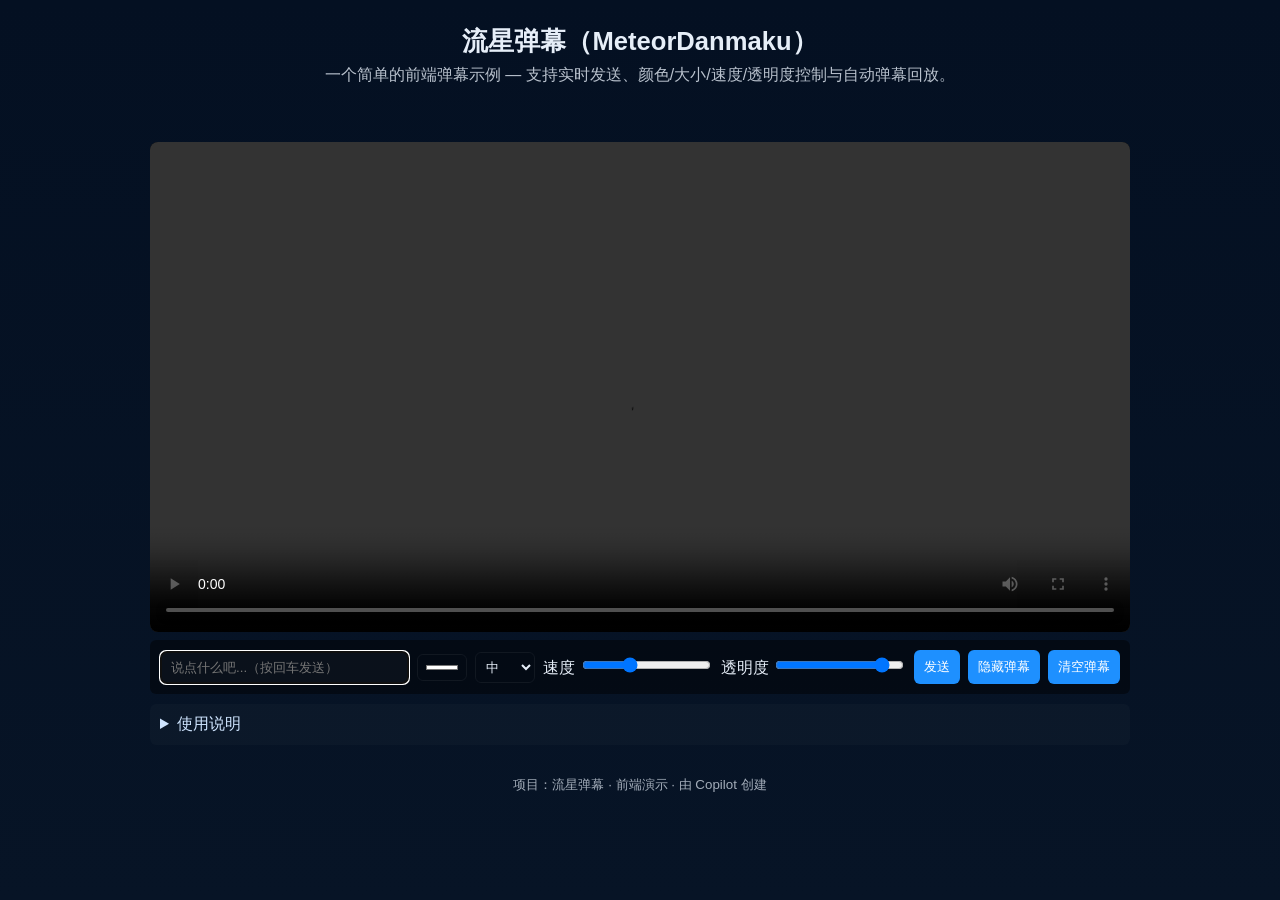
==== site.html @ cfc8a3d4 "Add password gate: move site to site.html and add minimal index.html password page" ====
<!doctype html>
<html lang="zh-CN">
<head>
  <meta charset="utf-8" />
  <meta name="viewport" content="width=device-width,initial-scale=1" />
  <title>流星弹幕（MeteorDanmaku）</title>
  <link rel="stylesheet" href="/styles.css">
</head>
<body>
  <header class="site-header">
    <h1>流星弹幕（MeteorDanmaku）</h1>
    <p class="tagline">一个简单的前端弹幕示例 — 支持实时发送、颜色/大小/速度/透明度控制与自动弹幕回放。</p>
  </header>

  <main class="main">
    <section class="player-wrapper">
      <div class="video-stage" id="videoStage">
        <video id="video" controls crossorigin playsinline>
          <source src="https://interactive-examples.mdn.mozilla.net/media/cc0-videos/flower.mp4" type="video/mp4">
          你的浏览器不支持 video 标签。
        </video>
        <div id="danmakuLayer" class="danmaku-layer" aria-hidden="true"></div>
      </div>

      <div class="controls">
        <input id="danmakuInput" type="text" placeholder="说点什么吧...（按回车发送）" maxlength="140">
        <input id="colorInput" type="color" value="#ffffff" title="颜色">
        <select id="sizeSelect" title="字号">
          <option value="18">小</option>
          <option value="22" selected>中</option>
          <option value="28">大</option>
          <option value="36">超大</option>
        </select>
        <label>速度 <input id="speedRange" type="range" min="0.5" max="3" step="0.1" value="1.4"></label>
        <label>透明度 <input id="opacityRange" type="range" min="0.2" max="1" step="0.05" value="0.9"></label>
        <button id="sendBtn">发送</button>
        <button id="toggleDm">隐藏弹幕</button>
        <button id="clearBtn">清空弹幕</button>
      </div>

      <details class="hint">
        <summary>使用说明</summary>
        <ol>
          <li>点击播放视频后可看到自动回放的示例弹幕。</li>
          <li>输入文字后按“发送”或回车即可发出弹幕。</li>
          <li>可调整颜色、大小、速度与透明度。</li>
        </ol>
      </details>
    </section>
  </main>

  <footer class="site-footer">
    <small>项目：流星弹幕 · 前端演示 · 由 Copilot 创建</small>
  </footer>

  <script src="/app.js"></script>
</body>
</html>
---- styles.css ----
/* styles.css - 简单样式与弹幕定位 */
:root{
  --bg:#0b0f1a;
  --panel:#0f1720;
  --accent:#1e90ff;
  --maxwidth:980px;
}
*{box-sizing:border-box}
html,body{height:100%;margin:0;font-family:Inter, "Helvetica Neue", Arial, sans-serif;background:linear-gradient(180deg,#041022 0%, #071426 100%);color:#e6eef8}
.site-header{padding:24px 16px;text-align:center}
.site-header h1{margin:0;font-size:1.6rem}
.tagline{opacity:.8;margin-top:6px}
.main{display:flex;justify-content:center;padding:16px}
.player-wrapper{width:100%;max-width:var(--maxwidth)}
.video-stage{position:relative;background:#000;border-radius:8px;overflow:hidden}
.video-stage video{display:block;width:100%;height:auto;max-height:60vh;background:#000}
.danmaku-layer{position:absolute;inset:0;pointer-events:none;overflow:hidden}

.controls{display:flex;gap:8px;align-items:center;padding:10px;background:rgba(0,0,0,0.45);margin-top:8px;border-radius:6px}
.controls input[type="text"]{flex:1;padding:8px 10px;border-radius:6px;border:1px solid rgba(255,255,255,0.06);background:rgba(255,255,255,0.03);color:inherit}
.controls select,input[type=color]{padding:6px;border-radius:6px;border:1px solid rgba(255,255,255,0.06);background:transparent;color:inherit}
.controls button{padding:8px 10px;border-radius:6px;border:none;background:var(--accent);color:#fff;cursor:pointer}
.controls button[disabled]{opacity:.5;cursor:default}
.hint{margin-top:10px;color:#cfe5ff;background:rgba(255,255,255,0.02);padding:10px;border-radius:6px}
.site-footer{text-align:center;padding:14px 8px;color:rgba(230,238,248,0.7)}

/* 弹幕样式 */
.danmaku-item{position:absolute;white-space:nowrap;will-change:transform;pointer-events:auto;text-shadow:0 1px 2px rgba(0,0,0,0.6);}

@media (max-width:600px){
  .site-header h1{font-size:1.2rem}
  .controls{flex-wrap:wrap}
}
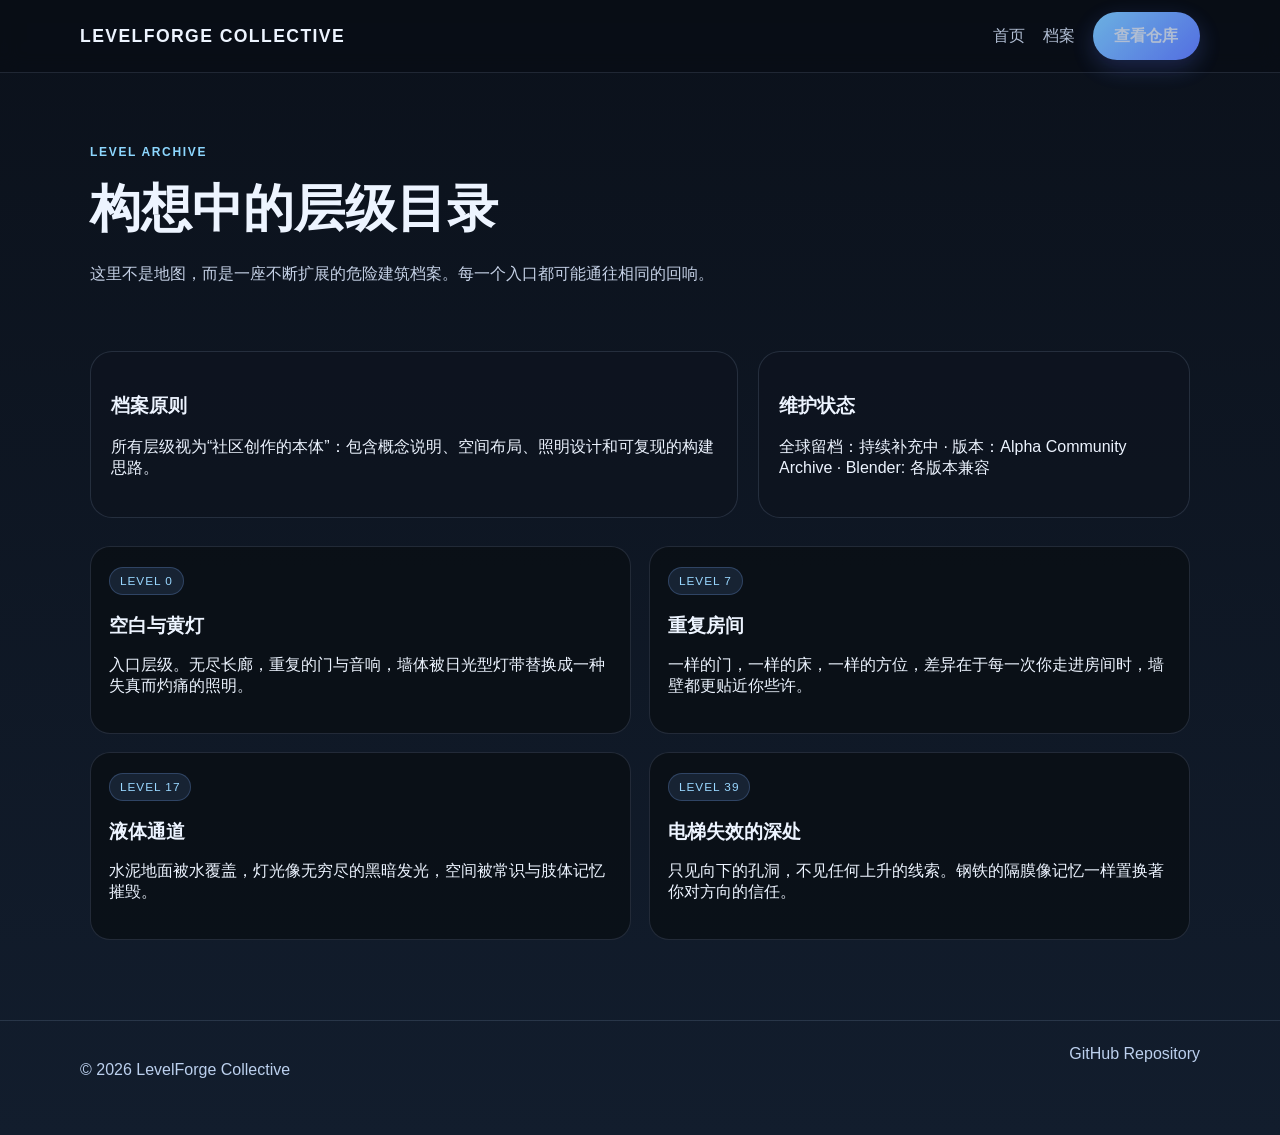
==== commit 12e530fe: "Replace the repository content with a custom LevelForge Collective site and archive." ====
--- a/site.html
+++ b/site.html
@@ -1,58 +1,139 @@
 <!doctype html>
 <html lang="zh-CN">
-<head>
-  <meta charset="utf-8" />
-  <meta name="viewport" content="width=device-width,initial-scale=1" />
-  <title>流星弹幕（MeteorDanmaku）</title>
-  <link rel="stylesheet" href="/styles.css">
-</head>
-<body>
-  <header class="site-header">
-    <h1>流星弹幕（MeteorDanmaku）</h1>
-    <p class="tagline">一个简单的前端弹幕示例 — 支持实时发送、颜色/大小/速度/透明度控制与自动弹幕回放。</p>
-  </header>
+  <head>
+    <meta charset="UTF-8" />
+    <meta name="viewport" content="width=device-width, initial-scale=1.0" />
+    <title>Level Archive — LevelForge Collective</title>
+    <link rel="stylesheet" href="/styles.css" />
+    <style>
+      body {
+        background: linear-gradient(180deg, #0b111b 0%, #121d2d 100%);
+      }
 
-  <main class="main">
-    <section class="player-wrapper">
-      <div class="video-stage" id="videoStage">
-        <video id="video" controls crossorigin playsinline>
-          <source src="https://interactive-examples.mdn.mozilla.net/media/cc0-videos/flower.mp4" type="video/mp4">
-          你的浏览器不支持 video 标签。
-        </video>
-        <div id="danmakuLayer" class="danmaku-layer" aria-hidden="true"></div>
+      .page-shell {
+        width: min(1100px, calc(100% - 32px));
+        margin: 48px auto 80px;
+      }
+
+      .page-header {
+        padding: 24px 0 30px;
+      }
+
+      .page-header h1 {
+        font-size: clamp(2.2rem, 4vw, 3.8rem);
+        margin: 0 0 12px;
+      }
+
+      .page-banner {
+        display: grid;
+        grid-template-columns: 1.2fr 0.8fr;
+        gap: 20px;
+        margin-top: 16px;
+      }
+
+      .banner-box,
+      .info-box {
+        padding: 22px 20px;
+        border-radius: 22px;
+        background: rgba(14, 20, 31, 0.72);
+        border: 1px solid rgba(164, 184, 220, 0.16);
+      }
+
+      .archive-list {
+        display: grid;
+        grid-template-columns: repeat(2, minmax(0, 1fr));
+        gap: 18px;
+        margin-top: 28px;
+      }
+
+      .archive-entry {
+        padding: 20px 18px;
+        border-radius: 20px;
+        background: rgba(9, 15, 20, 0.78);
+        border: 1px solid rgba(160, 180, 220, 0.16);
+      }
+
+      .archive-entry h3 {
+        margin: 8px 0 10px;
+      }
+
+      @media (max-width: 760px) {
+        .page-banner,
+        .archive-list {
+          grid-template-columns: 1fr;
+        }
+      }
+    </style>
+  </head>
+  <body>
+    <header class="topbar">
+      <div class="container nav-wrap">
+        <div class="brand">LevelForge Collective</div>
+        <nav class="nav">
+          <a href="/">首页</a>
+          <a href="/site.html">档案</a>
+          <a
+            class="repo-btn"
+            href="https://github.com/euywfguergfero/euywfguergfero.github.io"
+            target="_blank"
+            rel="noopener noreferrer"
+            >查看仓库</a
+          >
+        </nav>
+      </div>
+    </header>
+
+    <div class="page-shell">
+      <div class="page-header reveal">
+        <p class="eyebrow">Level Archive</p>
+        <h1>构想中的层级目录</h1>
+        <p class="lead">这里不是地图，而是一座不断扩展的危险建筑档案。每一个入口都可能通往相同的回响。</p>
       </div>
 
-      <div class="controls">
-        <input id="danmakuInput" type="text" placeholder="说点什么吧...（按回车发送）" maxlength="140">
-        <input id="colorInput" type="color" value="#ffffff" title="颜色">
-        <select id="sizeSelect" title="字号">
-          <option value="18">小</option>
-          <option value="22" selected>中</option>
-          <option value="28">大</option>
-          <option value="36">超大</option>
-        </select>
-        <label>速度 <input id="speedRange" type="range" min="0.5" max="3" step="0.1" value="1.4"></label>
-        <label>透明度 <input id="opacityRange" type="range" min="0.2" max="1" step="0.05" value="0.9"></label>
-        <button id="sendBtn">发送</button>
-        <button id="toggleDm">隐藏弹幕</button>
-        <button id="clearBtn">清空弹幕</button>
+      <div class="page-banner reveal">
+        <div class="banner-box">
+          <h3>档案原则</h3>
+          <p>
+            所有层级视为“社区创作的本体”：包含概念说明、空间布局、照明设计和可复现的构建思路。
+          </p>
+        </div>
+        <div class="info-box">
+          <h3>维护状态</h3>
+          <p>全球留档：持续补充中 · 版本：Alpha Community Archive · Blender: 各版本兼容</p>
+        </div>
       </div>
 
-      <details class="hint">
-        <summary>使用说明</summary>
-        <ol>
-          <li>点击播放视频后可看到自动回放的示例弹幕。</li>
-          <li>输入文字后按“发送”或回车即可发出弹幕。</li>
-          <li>可调整颜色、大小、速度与透明度。</li>
-        </ol>
-      </details>
-    </section>
-  </main>
+      <div class="archive-list">
+        <article class="archive-entry reveal">
+          <span class="badge">Level 0</span>
+          <h3>空白与黄灯</h3>
+          <p>入口层级。无尽长廊，重复的门与音响，墙体被日光型灯带替换成一种失真而灼痛的照明。</p>
+        </article>
+        <article class="archive-entry reveal">
+          <span class="badge">Level 7</span>
+          <h3>重复房间</h3>
+          <p>一样的门，一样的床，一样的方位，差异在于每一次你走进房间时，墙壁都更贴近你些许。</p>
+        </article>
+        <article class="archive-entry reveal">
+          <span class="badge">Level 17</span>
+          <h3>液体通道</h3>
+          <p>水泥地面被水覆盖，灯光像无穷尽的黑暗发光，空间被常识与肢体记忆摧毁。</p>
+        </article>
+        <article class="archive-entry reveal">
+          <span class="badge">Level 39</span>
+          <h3>电梯失效的深处</h3>
+          <p>只见向下的孔洞，不见任何上升的线索。钢铁的隔膜像记忆一样置换著你对方向的信任。</p>
+        </article>
+      </div>
+    </div>
 
-  <footer class="site-footer">
-    <small>项目：流星弹幕 · 前端演示 · 由 Copilot 创建</small>
-  </footer>
+    <footer class="footer">
+      <div class="container footer-inner">
+        <p>© 2026 LevelForge Collective</p>
+        <a href="https://github.com/euywfguergfero/euywfguergfero.github.io" target="_blank" rel="noopener noreferrer">GitHub Repository</a>
+      </div>
+    </footer>
 
-  <script src="/app.js"></script>
-</body>
+    <script src="/app.js"></script>
+  </body>
 </html>
--- a/styles.css
+++ b/styles.css
@@ -1,33 +1,361 @@
-/* styles.css - 简单样式与弹幕定位 */
-:root{
-  --bg:#0b0f1a;
-  --panel:#0f1720;
-  --accent:#1e90ff;
-  --maxwidth:980px;
-}
-*{box-sizing:border-box}
-html,body{height:100%;margin:0;font-family:Inter, "Helvetica Neue", Arial, sans-serif;background:linear-gradient(180deg,#041022 0%, #071426 100%);color:#e6eef8}
-.site-header{padding:24px 16px;text-align:center}
-.site-header h1{margin:0;font-size:1.6rem}
-.tagline{opacity:.8;margin-top:6px}
-.main{display:flex;justify-content:center;padding:16px}
-.player-wrapper{width:100%;max-width:var(--maxwidth)}
-.video-stage{position:relative;background:#000;border-radius:8px;overflow:hidden}
-.video-stage video{display:block;width:100%;height:auto;max-height:60vh;background:#000}
-.danmaku-layer{position:absolute;inset:0;pointer-events:none;overflow:hidden}
-
-.controls{display:flex;gap:8px;align-items:center;padding:10px;background:rgba(0,0,0,0.45);margin-top:8px;border-radius:6px}
-.controls input[type="text"]{flex:1;padding:8px 10px;border-radius:6px;border:1px solid rgba(255,255,255,0.06);background:rgba(255,255,255,0.03);color:inherit}
-.controls select,input[type=color]{padding:6px;border-radius:6px;border:1px solid rgba(255,255,255,0.06);background:transparent;color:inherit}
-.controls button{padding:8px 10px;border-radius:6px;border:none;background:var(--accent);color:#fff;cursor:pointer}
-.controls button[disabled]{opacity:.5;cursor:default}
-.hint{margin-top:10px;color:#cfe5ff;background:rgba(255,255,255,0.02);padding:10px;border-radius:6px}
-.site-footer{text-align:center;padding:14px 8px;color:rgba(230,238,248,0.7)}
-
-/* 弹幕样式 */
-.danmaku-item{position:absolute;white-space:nowrap;will-change:transform;pointer-events:auto;text-shadow:0 1px 2px rgba(0,0,0,0.6);}
-
-@media (max-width:600px){
-  .site-header h1{font-size:1.2rem}
-  .controls{flex-wrap:wrap}
-}
+body {
+  margin: 0;
+  font-family: Inter, "Segoe UI", sans-serif;
+  background:
+    radial-gradient(circle at top, rgba(64, 98, 177, 0.28), transparent 30%),
+    linear-gradient(180deg, #090d15 0%, #0f1726 100%);
+  color: #edf4ff;
+}
+
+* {
+  box-sizing: border-box;
+}
+
+a {
+  color: inherit;
+  text-decoration: none;
+}
+
+img {
+  max-width: 100%;
+  display: block;
+}
+
+.container {
+  width: min(1120px, calc(100% - 32px));
+  margin: 0 auto;
+}
+
+.topbar {
+  position: sticky;
+  top: 0;
+  z-index: 10;
+  backdrop-filter: blur(10px);
+  background: rgba(9, 13, 20, 0.75);
+  border-bottom: 1px solid rgba(158, 173, 204, 0.16);
+}
+
+.nav-wrap {
+  display: flex;
+  align-items: center;
+  justify-content: space-between;
+  min-height: 72px;
+  gap: 16px;
+}
+
+.brand {
+  font-size: 1.1rem;
+  font-weight: 800;
+  letter-spacing: 0.08em;
+  text-transform: uppercase;
+}
+
+.nav {
+  display: flex;
+  align-items: center;
+  gap: 18px;
+  flex-wrap: wrap;
+}
+
+.nav a {
+  color: #c9d7ef;
+  opacity: 0.88;
+  transition: opacity 0.2s ease;
+}
+
+.nav a:hover {
+  opacity: 1;
+}
+
+.repo-btn,
+.primary,
+.secondary {
+  display: inline-flex;
+  align-items: center;
+  justify-content: center;
+  border-radius: 999px;
+  padding: 0.85rem 1.35rem;
+  font-weight: 700;
+  transition: transform 0.2s ease, box-shadow 0.2s ease;
+}
+
+.repo-btn,
+.primary {
+  background: linear-gradient(135deg, #7bc9ff, #5f7cff);
+  color: #08121b;
+  box-shadow: 0 8px 25px rgba(95, 124, 255, 0.28);
+}
+
+.secondary {
+  background: rgba(148, 168, 201, 0.08);
+  border: 1px solid rgba(148, 168, 201, 0.2);
+}
+
+.primary:hover,
+.secondary:hover,
+.repo-btn:hover {
+  transform: translateY(-1px);
+}
+
+.hero {
+  padding: 88px 0 56px;
+}
+
+.hero-grid {
+  display: grid;
+  grid-template-columns: 1.2fr 0.8fr;
+  gap: 28px;
+  align-items: center;
+}
+
+.eyebrow {
+  margin: 0 0 16px;
+  text-transform: uppercase;
+  letter-spacing: 0.14em;
+  color: #8dd7ff;
+  font-size: 0.75rem;
+  font-weight: 700;
+}
+
+.hero-copy h1,
+.section-heading h2,
+.narrow h2 {
+  margin: 0 0 18px;
+  line-height: 1.05;
+  letter-spacing: -0.04em;
+}
+
+.hero-copy h1 {
+  font-size: clamp(2.8rem, 5vw, 5rem);
+}
+
+.lead,
+.narrow p,
+.info-card p,
+.level-item p,
+.step p,
+.hero-panel p {
+  color: #c5d1e6;
+  line-height: 1.8;
+}
+
+.cta-row {
+  display: flex;
+  flex-wrap: wrap;
+  gap: 14px;
+  margin: 28px 0 30px;
+}
+
+.stats {
+  list-style: none;
+  padding: 0;
+  margin: 0;
+  display: flex;
+  gap: 20px;
+  flex-wrap: wrap;
+}
+
+.stats li {
+  min-width: 120px;
+  padding: 18px 20px;
+  border: 1px solid rgba(160, 186, 228, 0.18);
+  border-radius: 16px;
+  background: rgba(15, 22, 35, 0.5);
+}
+
+.stats strong {
+  display: block;
+  font-size: 1.7rem;
+  margin-bottom: 4px;
+}
+
+.stats span {
+  font-size: 0.85rem;
+  color: #a9bdd8;
+}
+
+.hero-panel {
+  position: relative;
+  border-radius: 28px;
+  background: linear-gradient(180deg, rgba(14, 20, 32, 0.96), rgba(11, 15, 25, 0.97));
+  border: 1px solid rgba(164, 184, 220, 0.2);
+  padding: 20px;
+  box-shadow: 0 22px 60px rgba(0, 0, 0, 0.42);
+}
+
+.panel-header {
+  margin-bottom: 16px;
+  font-size: 0.8rem;
+  letter-spacing: 0.12em;
+  text-transform: uppercase;
+  color: #94d5ff;
+}
+
+.level-card {
+  position: relative;
+  height: 260px;
+  border-radius: 20px;
+  background: linear-gradient(180deg, rgba(133, 154, 180, 0.14), rgba(41, 52, 69, 0.9));
+  overflow: hidden;
+  border: 1px solid rgba(172, 190, 212, 0.16);
+}
+
+.room-glow {
+  position: absolute;
+  inset: 10% 8% 18% 8%;
+  background: linear-gradient(180deg, rgba(80, 106, 147, 0.22), rgba(30, 38, 46, 0.8));
+  box-shadow: inset 0 0 16px rgba(255, 255, 255, 0.05);
+}
+
+.room-lines {
+  position: absolute;
+  inset: 0;
+  background:
+    repeating-linear-gradient(
+      90deg,
+      rgba(255, 255, 255, 0.08),
+      rgba(255, 255, 255, 0.08) 2px,
+      transparent 2px,
+      transparent 42px
+    );
+  opacity: 0.7;
+}
+
+.room-meta {
+  position: absolute;
+  left: 18px;
+  right: 18px;
+  bottom: 18px;
+  display: flex;
+  justify-content: space-between;
+  font-size: 0.82rem;
+  color: #d5e5ff;
+}
+
+.section {
+  padding: 64px 0;
+}
+
+.alt {
+  background: rgba(10, 15, 22, 0.7);
+}
+
+.section-heading {
+  margin-bottom: 28px;
+}
+
+.section-heading h2,
+.narrow h2 {
+  font-size: clamp(2rem, 4vw, 3rem);
+}
+
+.info-grid,
+.archive-grid,
+.steps {
+  display: grid;
+  gap: 20px;
+}
+
+.info-grid {
+  grid-template-columns: repeat(3, minmax(0, 1fr));
+}
+
+.archive-grid {
+  grid-template-columns: repeat(4, minmax(0, 1fr));
+}
+
+.steps {
+  grid-template-columns: repeat(3, minmax(0, 1fr));
+}
+
+.info-card,
+.level-item,
+.step {
+  padding: 22px 20px;
+  border-radius: 22px;
+  background: rgba(17, 24, 36, 0.7);
+  border: 1px solid rgba(164, 184, 220, 0.16);
+}
+
+.info-card h3,
+.level-item h3,
+.step h3 {
+  margin-top: 0;
+  margin-bottom: 10px;
+}
+
+.badge {
+  display: inline-block;
+  margin-bottom: 10px;
+  padding: 6px 10px;
+  border-radius: 999px;
+  background: rgba(126, 174, 255, 0.12);
+  border: 1px solid rgba(126, 174, 255, 0.24);
+  color: #99d7ff;
+  font-size: 0.74rem;
+  letter-spacing: 0.08em;
+  text-transform: uppercase;
+}
+
+.step span {
+  display: inline-block;
+  margin-bottom: 10px;
+  font-weight: 800;
+  color: #8ed2ff;
+  font-size: 0.8rem;
+  letter-spacing: 0.14em;
+}
+
+.narrow {
+  max-width: 780px;
+  text-align: center;
+  margin: 0 auto;
+}
+
+.footer {
+  border-top: 1px solid rgba(164, 184, 220, 0.16);
+  padding: 24px 0 40px;
+}
+
+.footer-inner {
+  display: flex;
+  justify-content: space-between;
+  gap: 20px;
+  color: #bcd0ee;
+}
+
+.reveal {
+  opacity: 0;
+  transform: translateY(16px);
+  transition: opacity 0.5s ease, transform 0.5s ease;
+}
+
+.reveal.visible {
+  opacity: 1;
+  transform: translateY(0);
+}
+
+@media (max-width: 900px) {
+  .hero-grid,
+  .info-grid,
+  .archive-grid,
+  .steps {
+    grid-template-columns: 1fr;
+  }
+
+  .nav {
+    justify-content: flex-start;
+  }
+}
+
+@media (max-width: 560px) {
+  .nav-wrap,
+  .footer-inner {
+    flex-direction: column;
+    align-items: flex-start;
+  }
+
+  .hero {
+    padding-top: 64px;
+  }
+}
